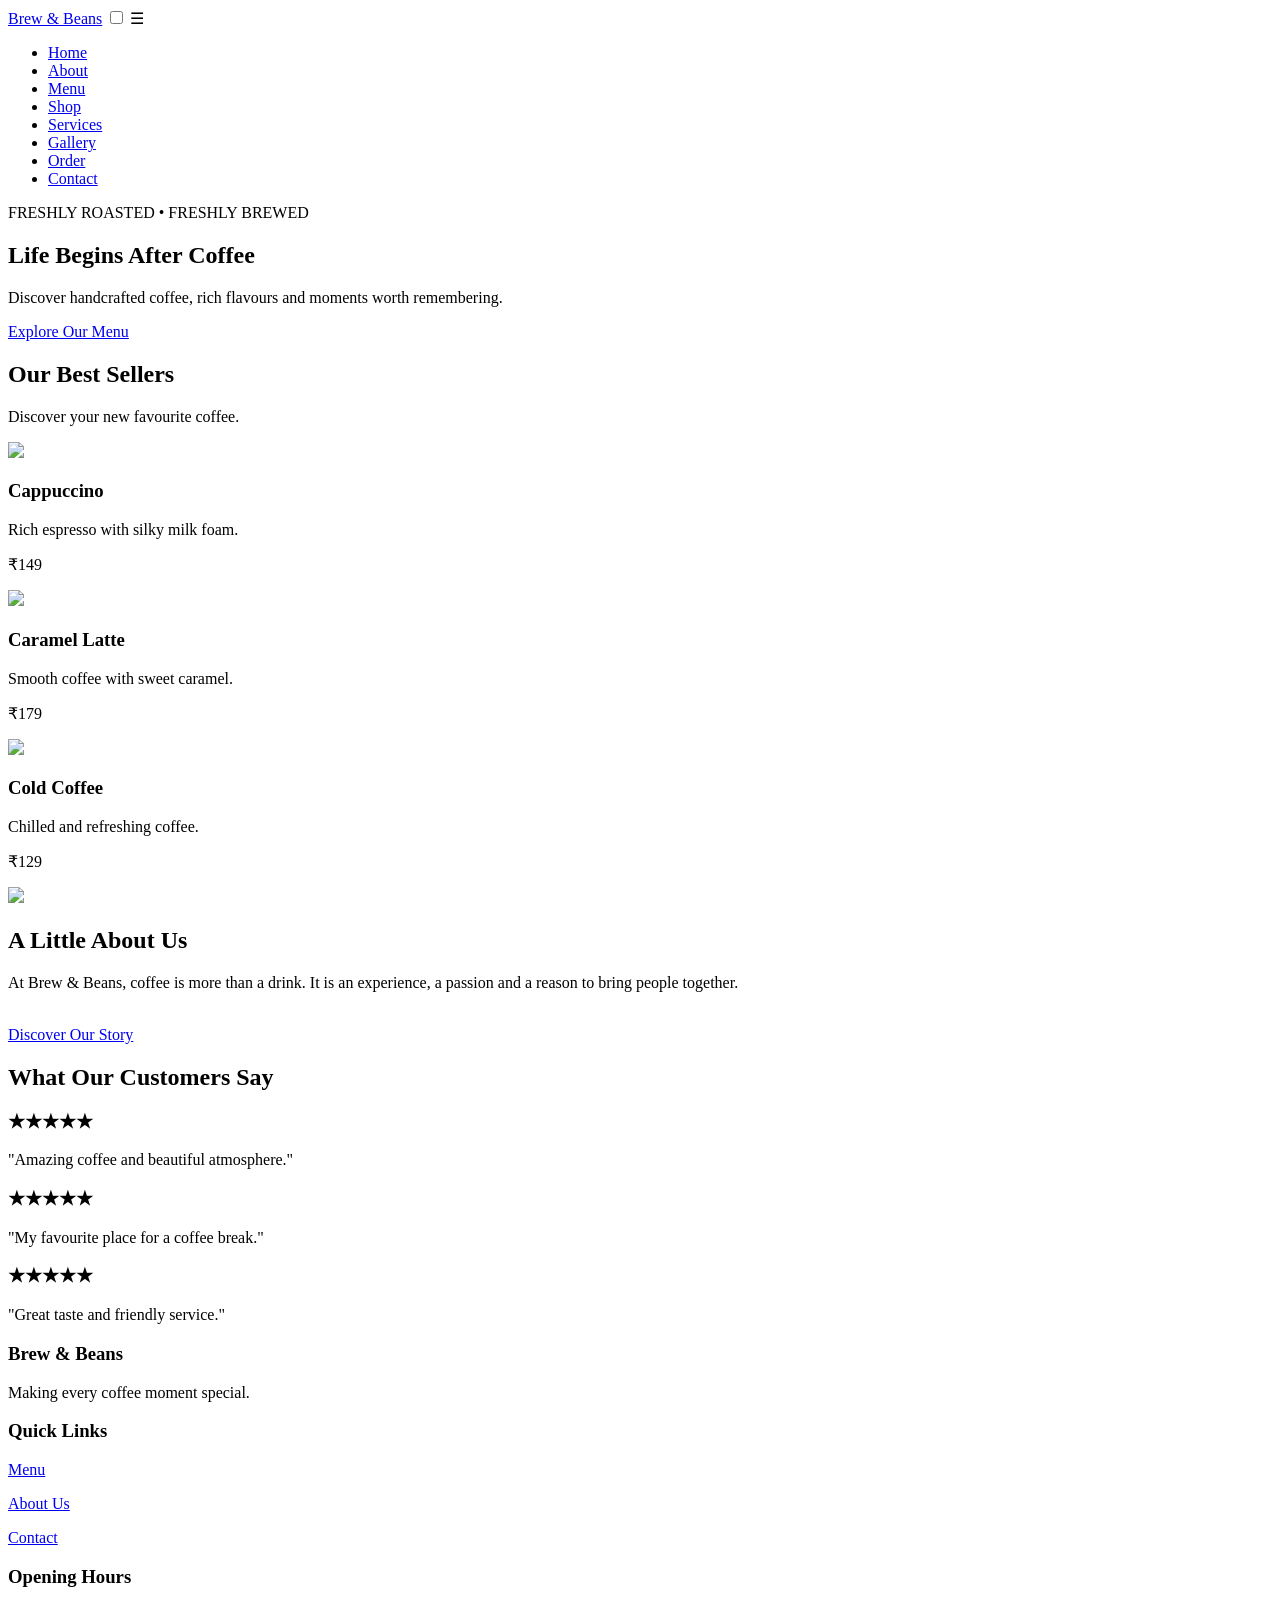
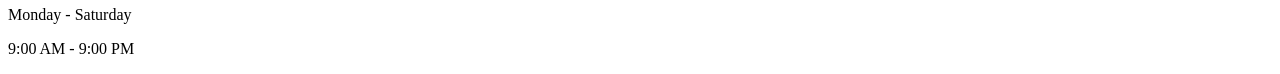
==== index.html @ e25c102f "Add files via upload" ====
<!DOCTYPE html>
<html lang="en">
<head>
<meta charset="UTF-8">
<meta name="viewport" content="width=device-width, initial-scale=1.0">
<title>Brew & Beans | Home</title>
<link rel="stylesheet" href="css/style.css">
</head>
<body>

<header class="header">
<div class="container navbar">

<a href="index.html" class="logo">Brew & Beans</a>

<input type="checkbox" id="menu" class="menu-toggle">
<label for="menu" class="menu-icon">☰</label>

<ul class="nav-links">
<li><a href="index.html">Home</a></li>
<li><a href="about.html">About</a></li>
<li><a href="menu.html">Menu</a></li>
<li><a href="shop.html">Shop</a></li>
<li><a href="services.html">Services</a></li>
<li><a href="gallery.html">Gallery</a></li>
<li><a href="order.html">Order</a></li>
<li><a href="contact.html">Contact</a></li>
</ul>

</div>
</header>

<section class="hero">
<div class="container">
<div class="hero-content">
<p>FRESHLY ROASTED • FRESHLY BREWED</p>
<h1>Life Begins After Coffee</h1>
<p>Discover handcrafted coffee, rich flavours
and moments worth remembering.</p>
<a href="menu.html" class="btn">Explore Our Menu</a>
</div>
</div>
</section>

<section class="section">
<div class="container">

<h2 class="section-title">Our Best Sellers</h2>
<p class="section-desc">
Discover your new favourite coffee.
</p>

<div class="grid">

<div class="card">
<img src="https://images.unsplash.com/photo-1570968915860-54d5c301fa9f?w=700">
<div class="card-content">
<h3>Cappuccino</h3>
<p>Rich espresso with silky milk foam.</p>
<p class="price">₹149</p>
</div>
</div>

<div class="card">
<img src="https://images.unsplash.com/photo-1461023058943-07fcbe16d735?w=700">
<div class="card-content">
<h3>Caramel Latte</h3>
<p>Smooth coffee with sweet caramel.</p>
<p class="price">₹179</p>
</div>
</div>

<div class="card">
<img src="https://images.unsplash.com/photo-1517701604599-bb29b565090c?w=700">
<div class="card-content">
<h3>Cold Coffee</h3>
<p>Chilled and refreshing coffee.</p>
<p class="price">₹129</p>
</div>
</div>

</div>
</div>
</section>

<section class="section">
<div class="container about-grid">
<img src="https://images.unsplash.com/photo-1442512595331-e89e73853f31?w=900">
<div>
<h2 class="section-title">A Little About Us</h2>
<p>At Brew & Beans, coffee is more than a drink.
It is an experience, a passion and a reason
to bring people together.</p>
<br>
<a href="about.html" class="btn">Discover Our Story</a>
</div>
</div>
</section>

<section class="section">
<div class="container">
<h2 class="section-title">What Our Customers Say</h2>
<div class="grid">
<div class="card card-content">
<h3>★★★★★</h3>
<p>"Amazing coffee and beautiful atmosphere."</p>
</div>
<div class="card card-content">
<h3>★★★★★</h3>
<p>"My favourite place for a coffee break."</p>
</div>
<div class="card card-content">
<h3>★★★★★</h3>
<p>"Great taste and friendly service."</p>
</div>
</div>
</div>
</section>

<footer class="footer">
<div class="container footer-grid">
<div>
<h3>Brew & Beans</h3>
<p>Making every coffee moment special.</p>
</div>
<div>
<h3>Quick Links</h3>
<p><a href="menu.html">Menu</a></p>
<p><a href="about.html">About Us</a></p>
<p><a href="contact.html">Contact</a></p>
</div>
<div>
<h3>Opening Hours</h3>
<p>Monday - Saturday</p>
<p>9:00 AM - 9:00 PM</p>
</div>
</div>
</footer>

</body>
</html>
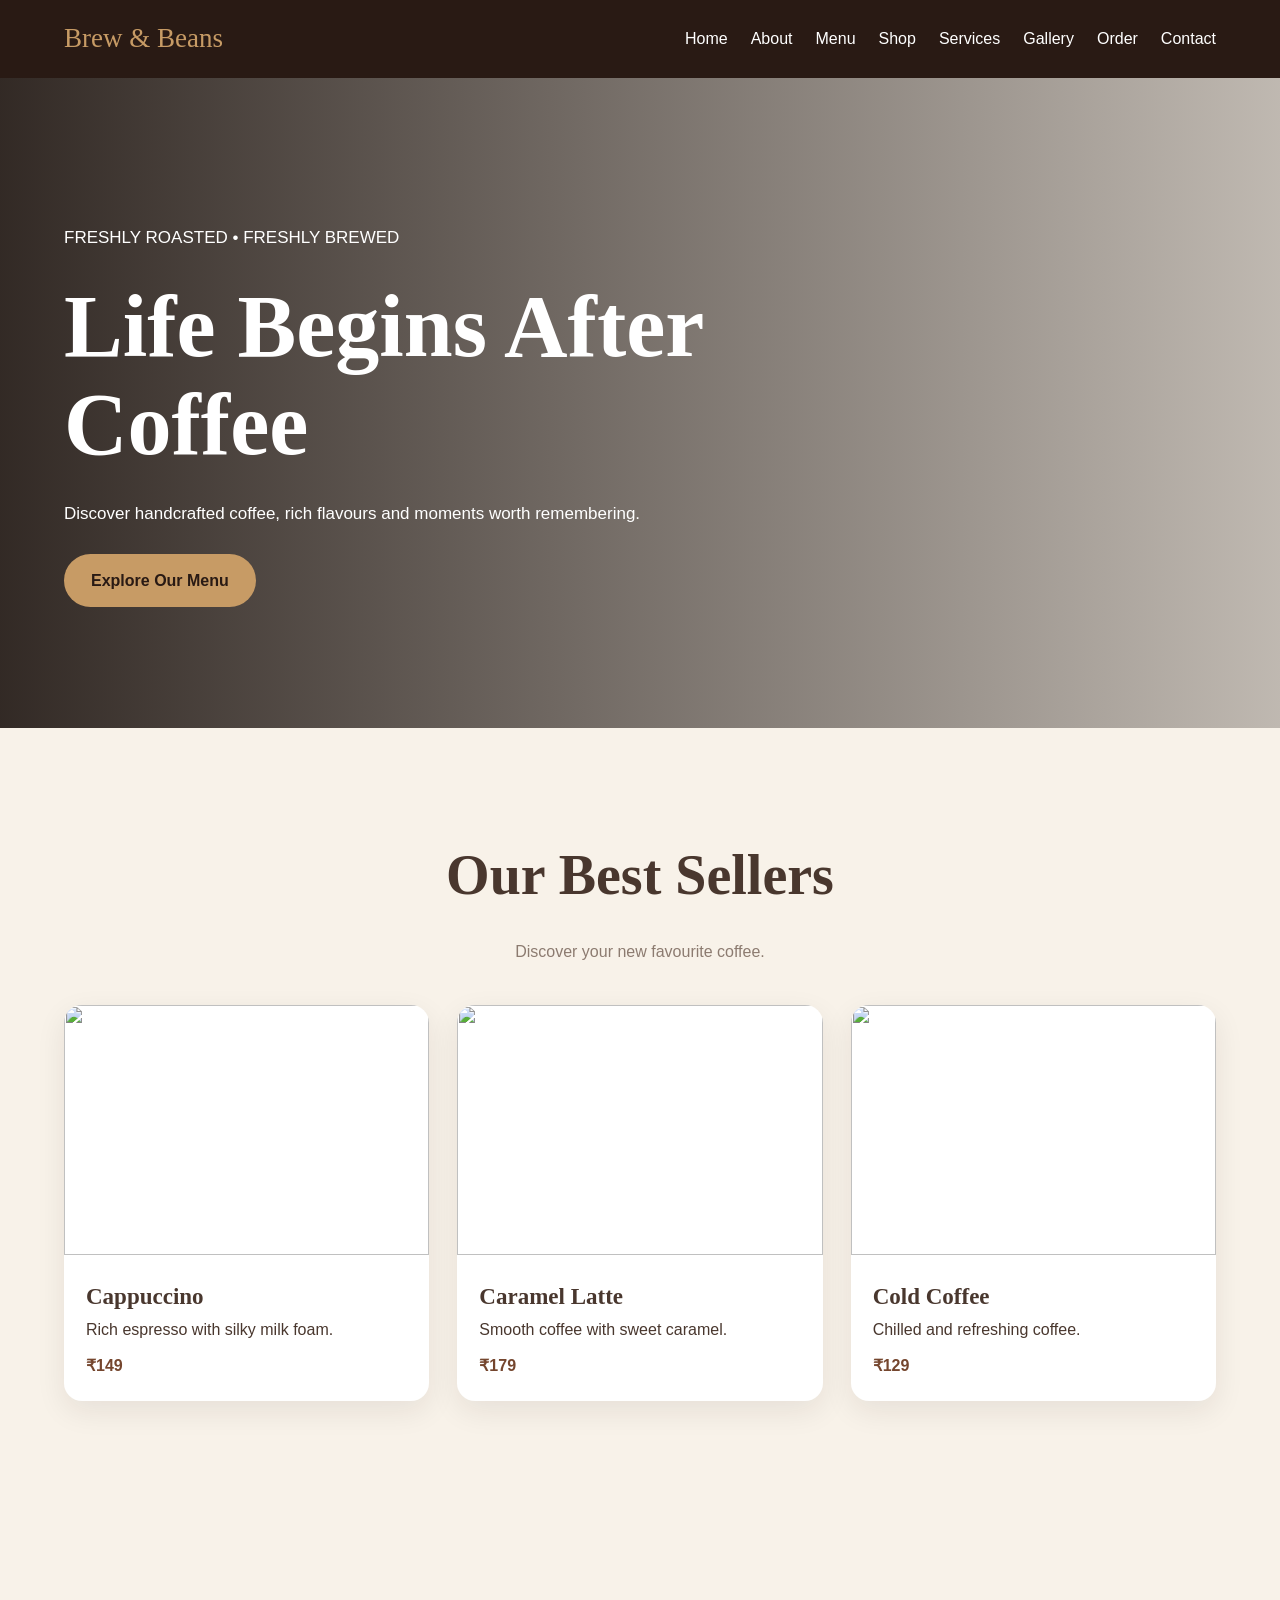
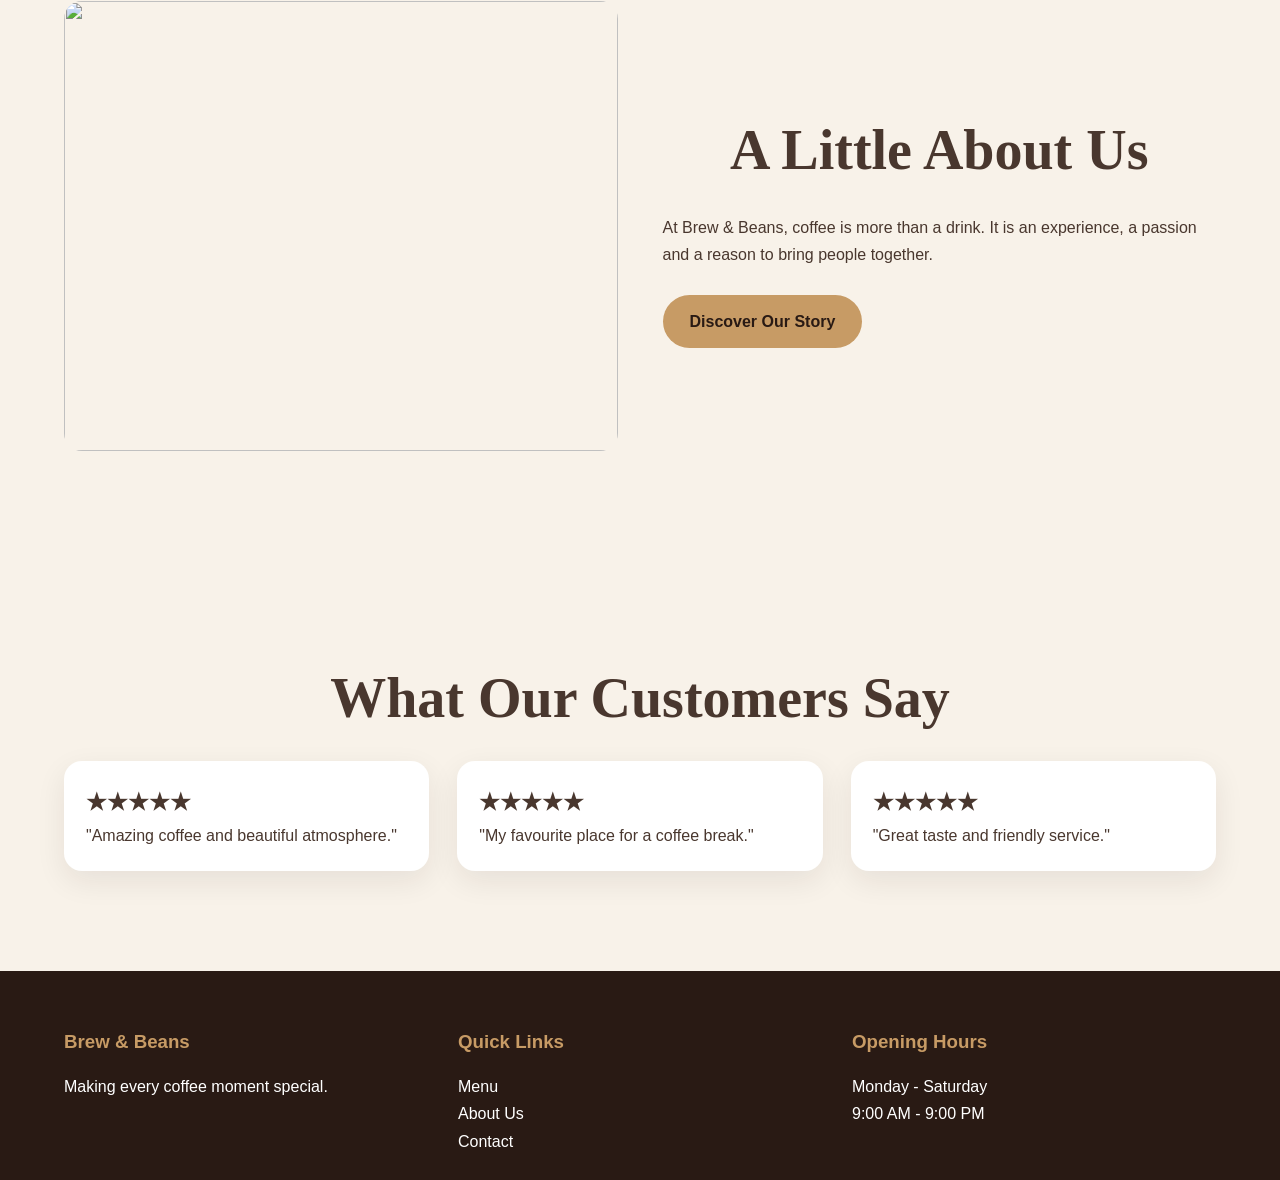
==== commit d6cea7f1: "Fix HTML encoding issues and clean up structure" ====
--- a/index.html
+++ b/index.html
@@ -4,7 +4,7 @@
 <meta charset="UTF-8">
 <meta name="viewport" content="width=device-width, initial-scale=1.0">
 <title>Brew & Beans | Home</title>
-<link rel="stylesheet" href="css/style.css">
+<link rel="stylesheet" href="style.css">
 </head>
 <body>
 
@@ -138,4 +138,4 @@
 </footer>
 
 </body>
-</html>+</html>
--- a/style.css
+++ b/style.css
@@ -0,0 +1,285 @@
+@import url('https://fonts.googleapis.com/css2?family=DM+Sans:wght@400;500;600;700&family=Playfair+Display:wght@500;600;700&display=swap');
+
+:root {
+  --dark: #291a14;
+  --brown: #75462e;
+  --cream: #f8f2e9;
+  --white: #fff;
+  --gold: #c79b65;
+  --text: #49372e;
+  --muted: #8c7b70;
+  --radius: 18px;
+  --shadow: 0 10px 30px #291a1415;
+}
+
+* {
+  margin: 0;
+  padding: 0;
+  box-sizing: border-box;
+}
+
+html {
+  scroll-behavior: smooth;
+}
+
+body {
+  font-family: 'DM Sans', sans-serif;
+  color: var(--text);
+  background: var(--cream);
+  line-height: 1.7;
+}
+
+img {
+  max-width: 100%;
+  display: block;
+}
+
+a {
+  text-decoration: none;
+  color: inherit;
+}
+
+.container {
+  width: min(1180px, 90%);
+  margin: auto;
+}
+
+.section {
+  padding: clamp(55px, 8vw, 100px) 0;
+}
+
+.section-title {
+  font-family: 'Playfair Display', serif;
+  font-size: clamp(2rem, 5vw, 3.5rem);
+  text-align: center;
+  margin-bottom: 15px;
+}
+
+.section-desc {
+  text-align: center;
+  max-width: 650px;
+  margin: 0 auto 40px;
+  color: var(--muted);
+}
+
+/* HEADER */
+
+.header {
+  background: var(--dark);
+  color: white;
+  position: sticky;
+  top: 0;
+  z-index: 100;
+}
+
+.navbar {
+  min-height: 78px;
+  display: flex;
+  align-items: center;
+  justify-content: space-between;
+  gap: 25px;
+}
+
+.logo {
+  font-family: 'Playfair Display', serif;
+  font-size: 27px;
+  color: var(--gold);
+}
+
+.nav-links {
+  display: flex;
+  gap: 23px;
+  align-items: center;
+  list-style: none;
+}
+
+.nav-links a:hover {
+  color: var(--gold);
+}
+
+/* CSS MOBILE MENU */
+
+.menu-toggle {
+  display: none;
+}
+
+.menu-icon {
+  display: none;
+  font-size: 28px;
+  cursor: pointer;
+}
+
+.hero {
+  min-height: 650px;
+  background:
+  linear-gradient(90deg, #160d09df, #160d0940),
+  url('https://images.unsplash.com/photo-1445116572660-236099ec97a0?w=1600')
+  center/cover no-repeat;
+  display: flex;
+  align-items: center;
+  color: white;
+}
+
+.hero-content {
+  max-width: 650px;
+}
+
+.hero h1 {
+  font-family: 'Playfair Display', serif;
+  font-size: clamp(2.7rem, 7vw, 5.5rem);
+  line-height: 1.12;
+}
+
+.hero p {
+  margin: 25px 0;
+  font-size: 17px;
+}
+
+.btn {
+  display: inline-block;
+  background: var(--gold);
+  color: var(--dark);
+  padding: 13px 27px;
+  border-radius: 50px;
+  font-weight: 700;
+  transition: .3s;
+}
+
+.btn:hover {
+  transform: translateY(-4px);
+  background: white;
+}
+
+/* GRID AND CARDS */
+
+.grid {
+  display: grid;
+  grid-template-columns: repeat(3, 1fr);
+  gap: 28px;
+}
+
+.card {
+  background: white;
+  border-radius: var(--radius);
+  overflow: hidden;
+  box-shadow: var(--shadow);
+  transition: .3s;
+}
+
+.card:hover {
+  transform: translateY(-8px);
+}
+
+.card img {
+  width: 100%;
+  height: 250px;
+  object-fit: cover;
+}
+
+.card-content {
+  padding: 22px;
+}
+
+.card h3 {
+  font-family: 'Playfair Display', serif;
+  font-size: 23px;
+}
+
+.price {
+  color: var(--brown);
+  font-weight: 700;
+  margin-top: 8px;
+}
+
+/* ABOUT */
+
+.about-grid {
+  display: grid;
+  grid-template-columns: 1fr 1fr;
+  gap: 45px;
+  align-items: center;
+}
+
+.about-grid img {
+  width: 100%;
+  height: 450px;
+  object-fit: cover;
+  border-radius: var(--radius);
+}
+
+/* FORMS */
+
+.form-box {
+  background: white;
+  max-width: 700px;
+  padding: 35px;
+  margin: auto;
+  border-radius: var(--radius);
+  box-shadow: var(--shadow);
+}
+
+.form-box input,
+.form-box textarea,
+.form-box select {
+  width: 100%;
+  padding: 14px;
+  margin: 10px 0;
+  border: 1px solid #ddd;
+  border-radius: 8px;
+  font: inherit;
+}
+
+.form-box button {
+  border: 0;
+  cursor: pointer;
+}
+
+/* GALLERY */
+
+.gallery-grid {
+  display: grid;
+  grid-template-columns: repeat(3, 1fr);
+  gap: 15px;
+}
+
+.gallery-grid img {
+  height: 260px;
+  width: 100%;
+  object-fit: cover;
+  border-radius: 14px;
+}
+
+/* FOOTER */
+
+.footer {
+  background: var(--dark);
+  color: white;
+  padding: 55px 0 25px;
+}
+
+.footer-grid {
+  display: grid;
+  grid-template-columns: repeat(3, 1fr);
+  gap: 30px;
+}
+
+.footer h3 {
+  color: var(--gold);
+  margin-bottom: 15px;
+}
+
+/* TABLET */
+
+@media (max-width: 900px) {
+  .grid {
+    grid-template-columns: repeat(2, 1fr);
+  }
+
+  .about-grid {
+    grid-template-columns: 1fr;
+  }
+
+  .hero {
+    min-height: 550px;
+  }
+}
